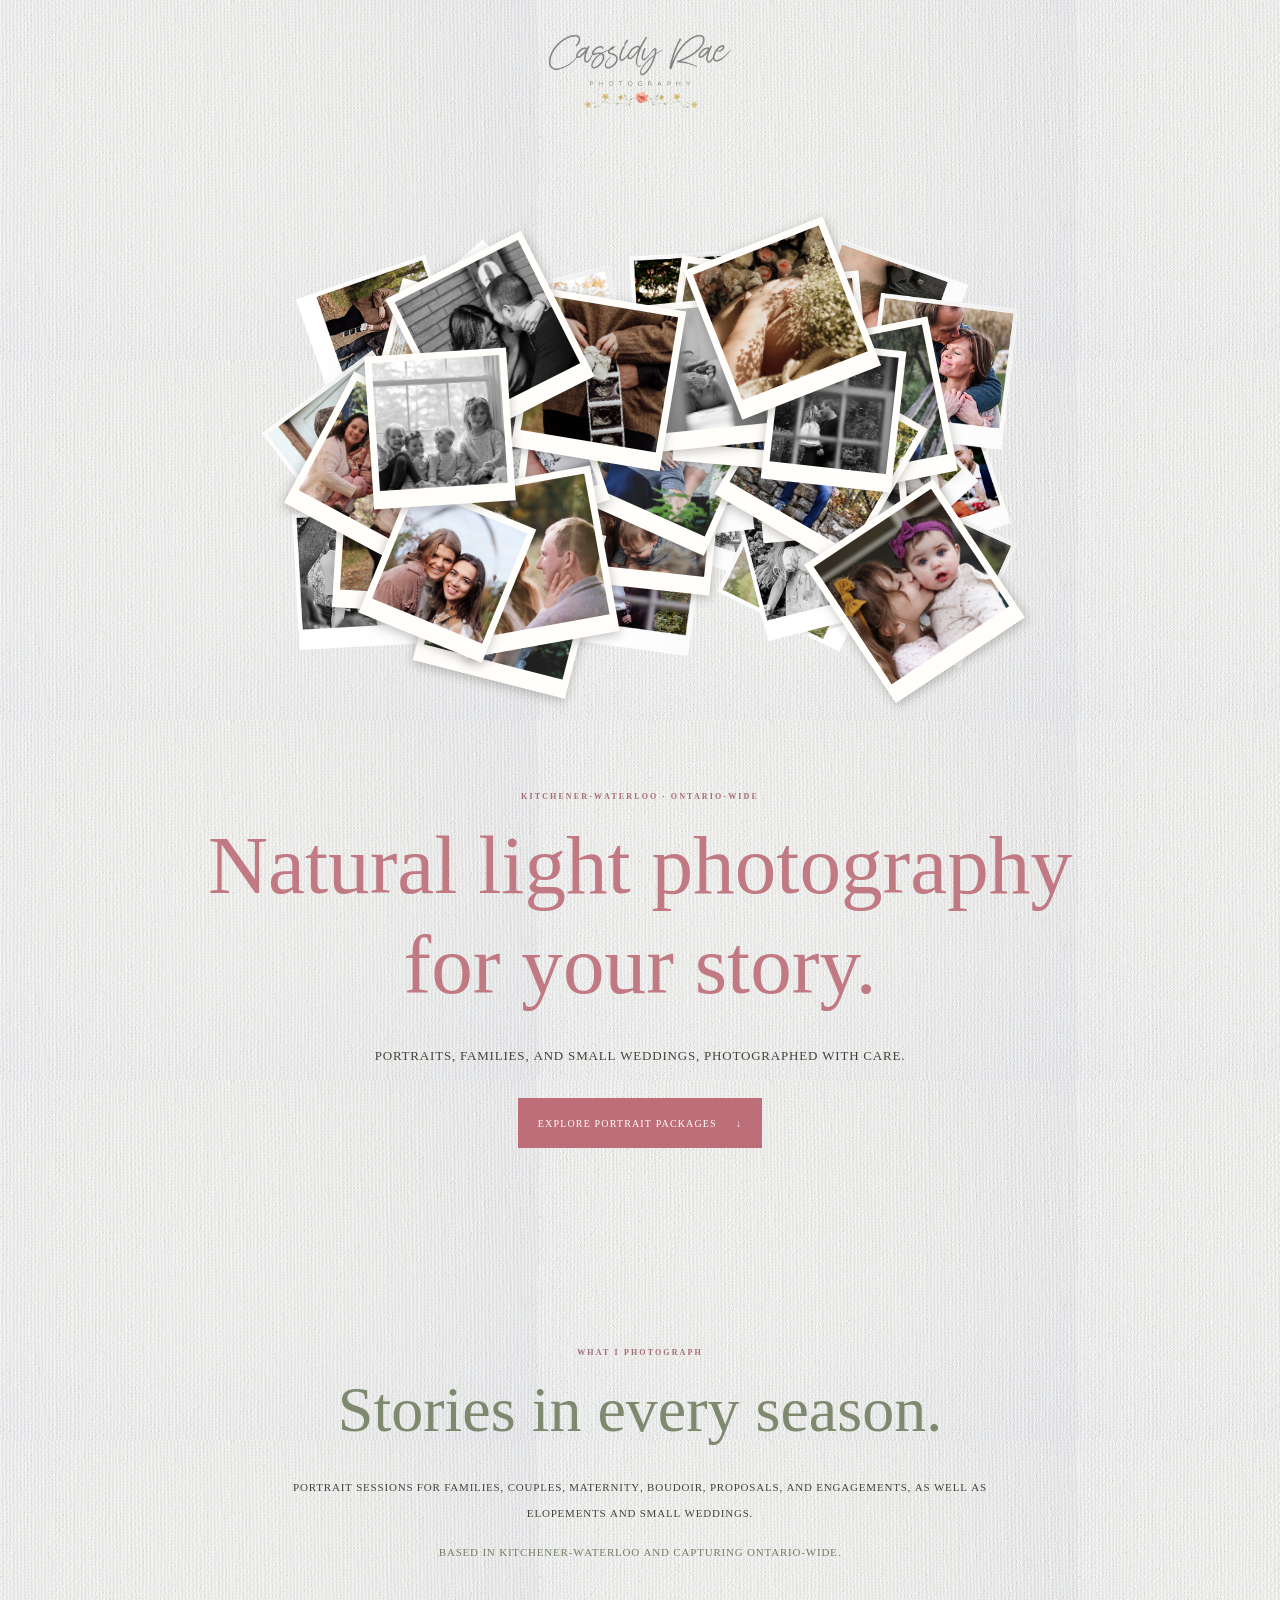
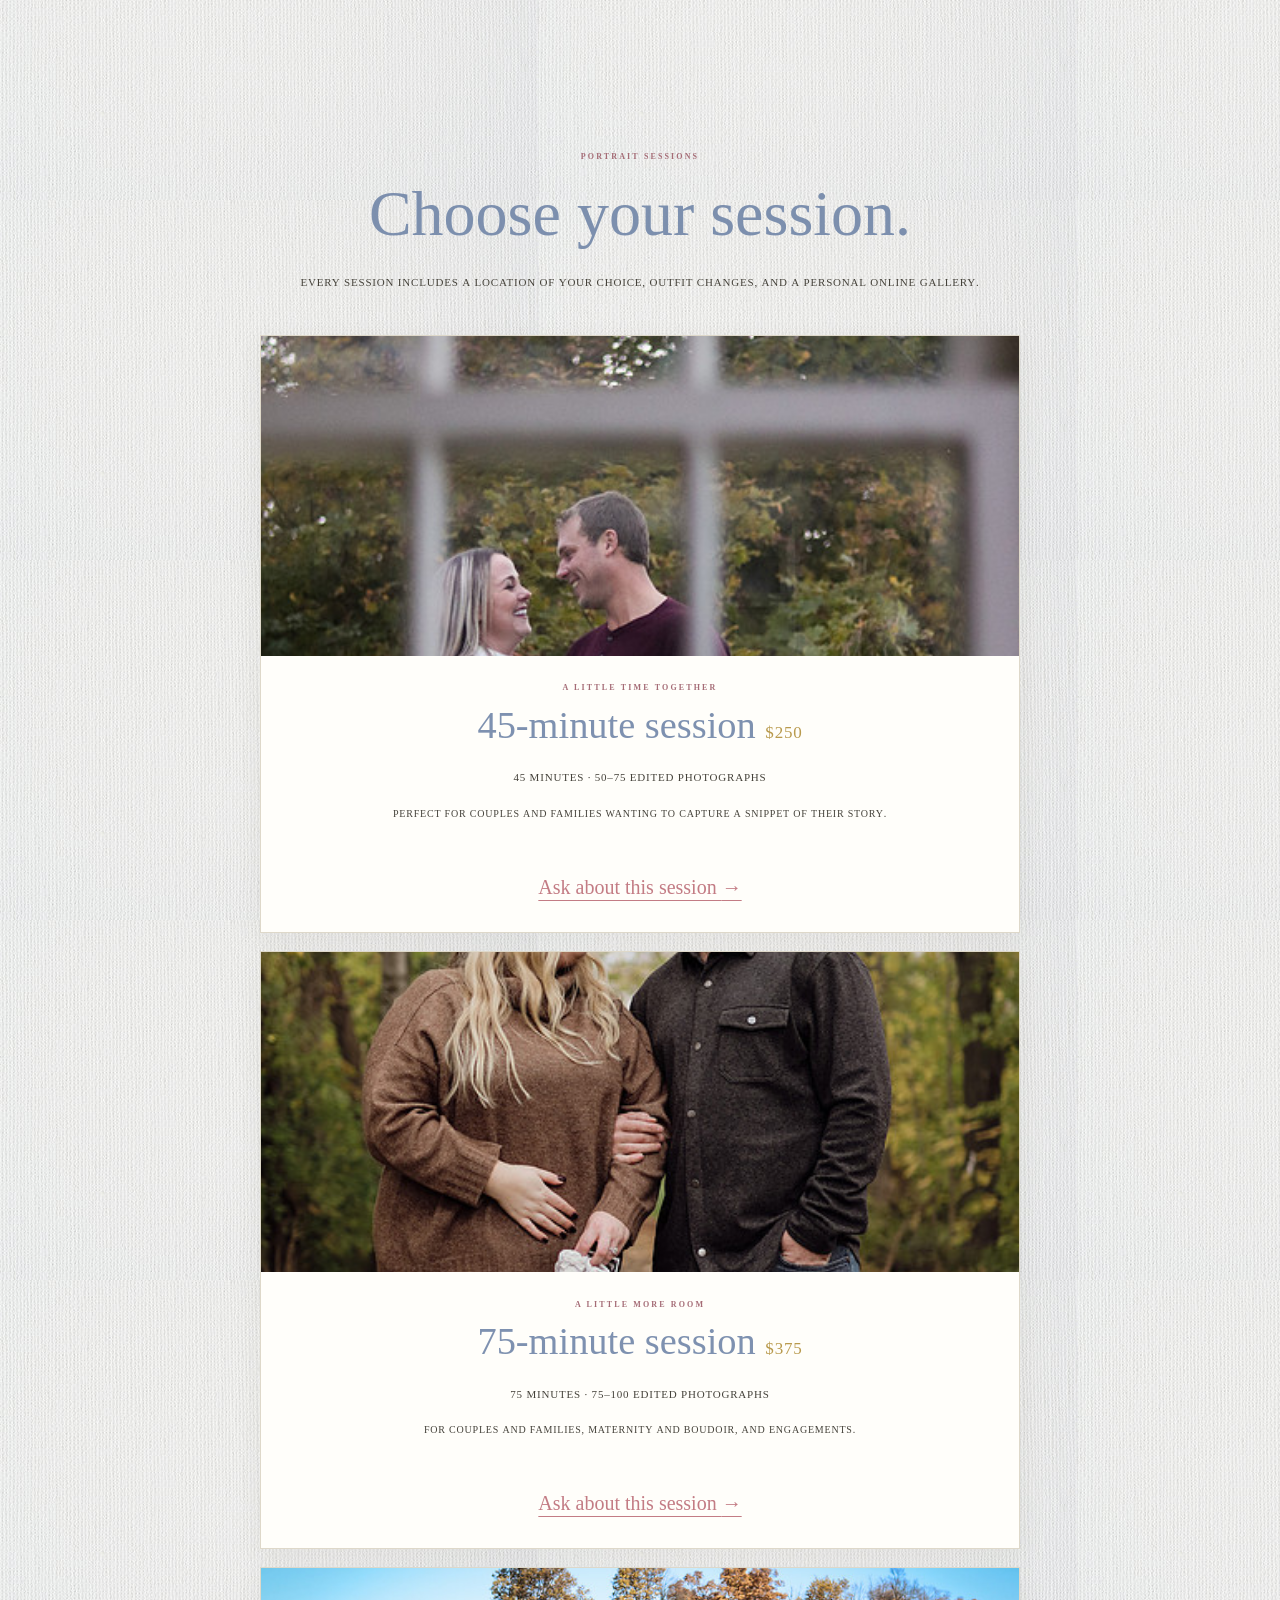
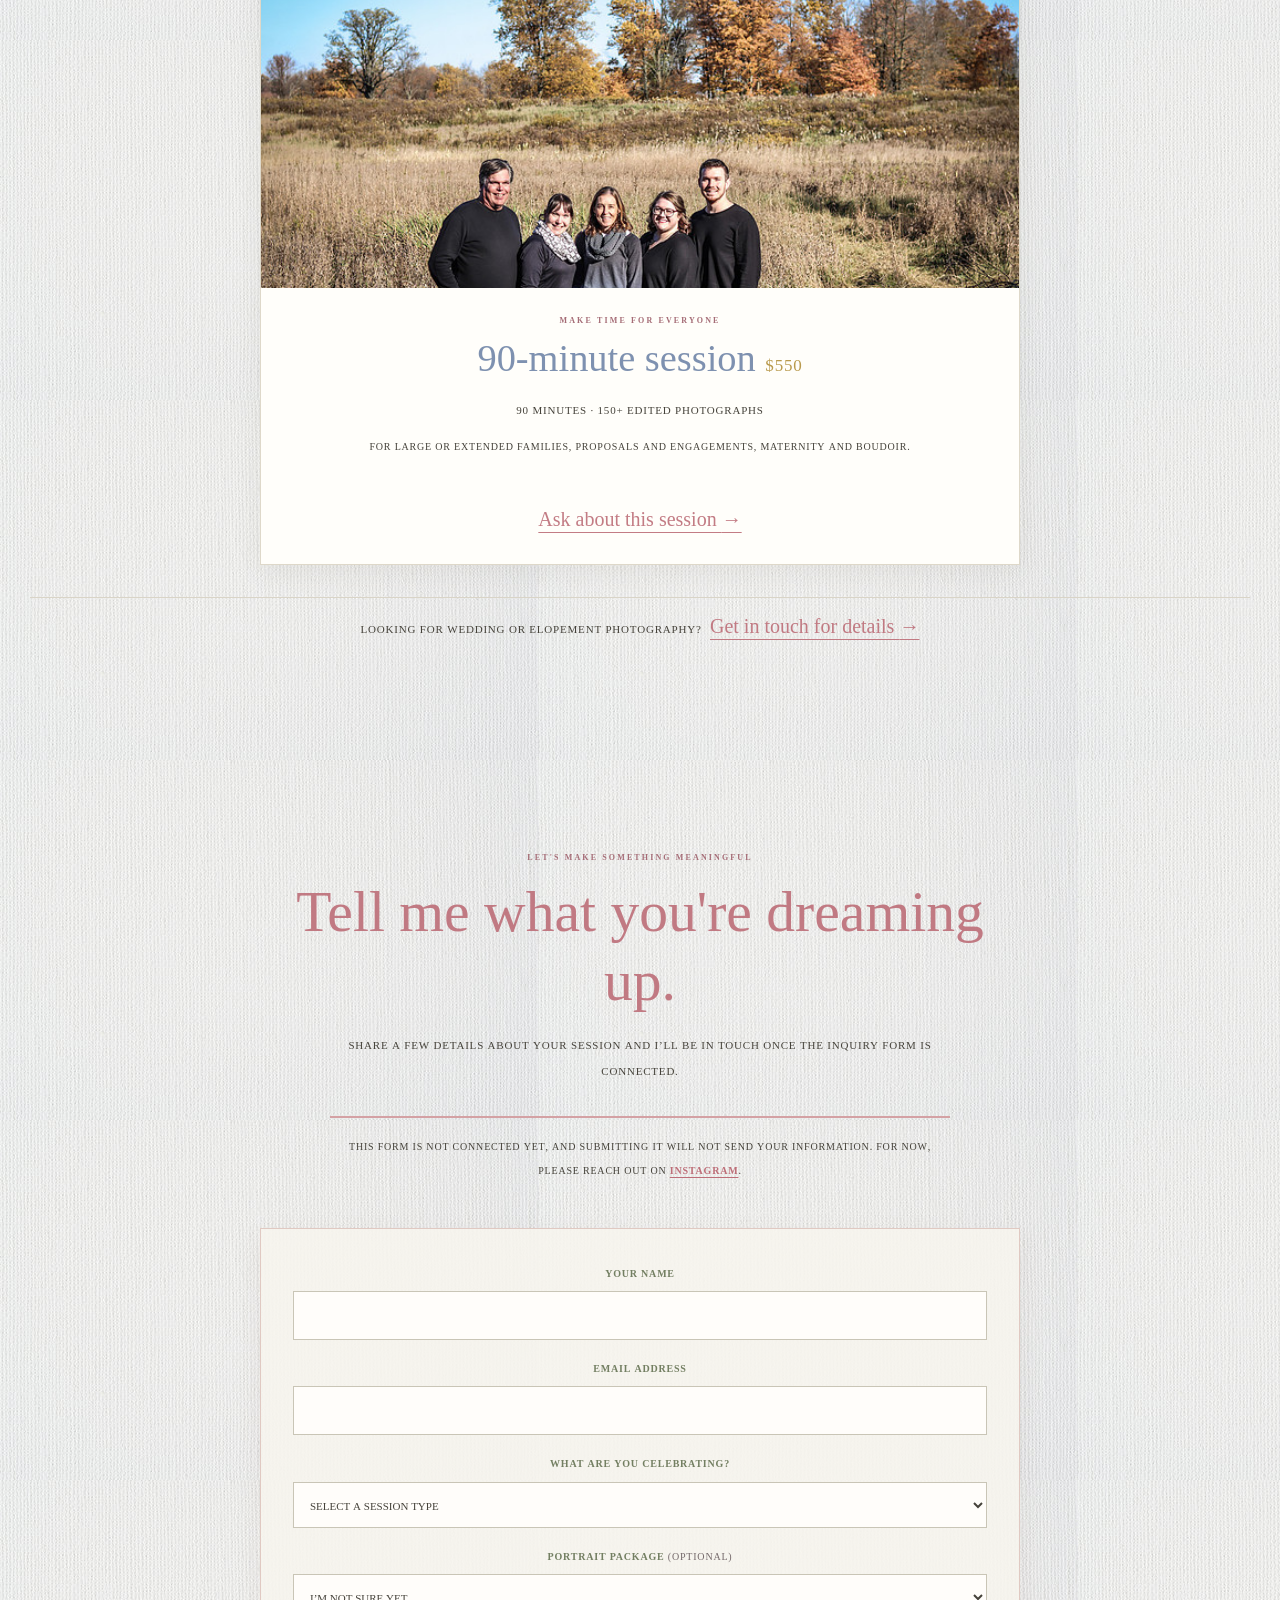
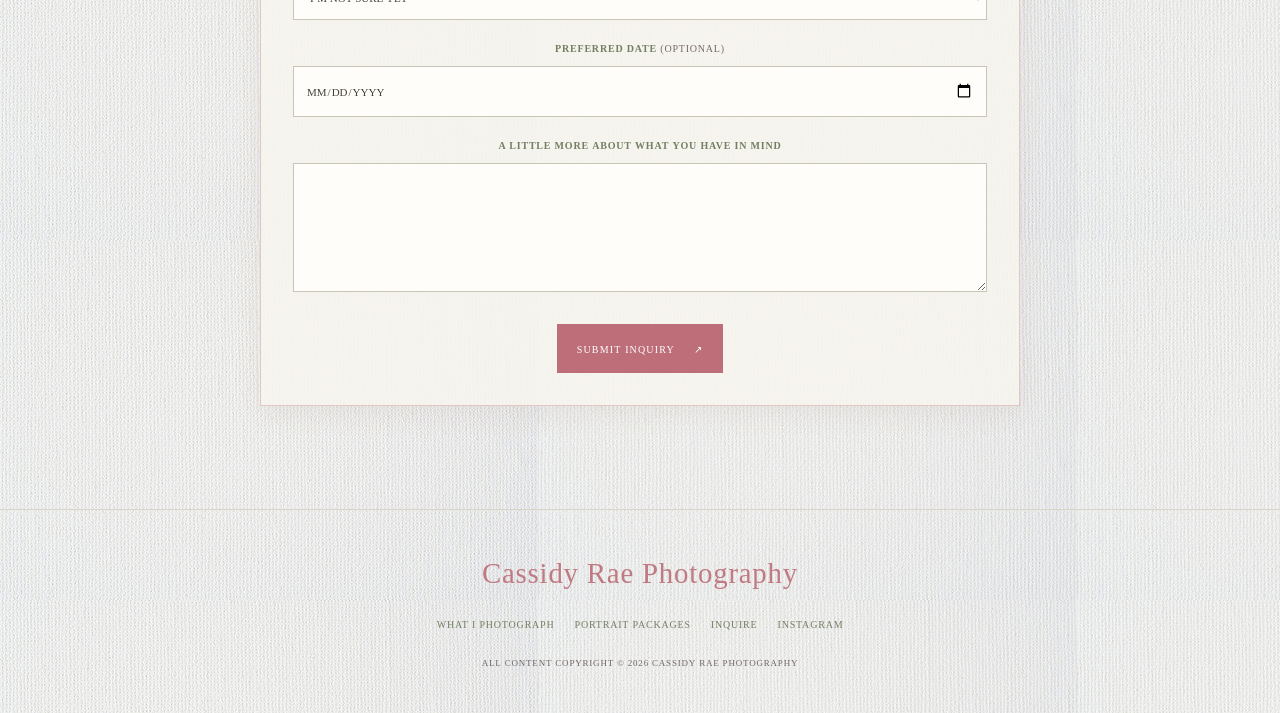
==== index.html @ b407e7dd "init" ====
<!doctype html>
<html lang="en">
  <head>
    <meta charset="utf-8">
    <meta name="viewport" content="width=device-width, initial-scale=1">
    <meta name="theme-color" content="#fbf8f2">
    <meta
      name="description"
      content="Natural light portrait and wedding photography in Kitchener-Waterloo and across Ontario. Explore portrait packages and inquire with Cassidy Rae Photography."
    >
    <title>Cassidy Rae Photography | Natural Light Photography</title>
    <link rel="stylesheet" href="/styles.css?v=brushwork-3">
    <script src="/site.js?v=brushwork-3" defer></script>
  </head>
  <body>
    <a class="skip-link" href="#main">Skip to content</a>

    <header class="site-header" id="home">
      <a class="brand" href="#home" aria-label="Cassidy Rae Photography home">
        <img src="/images/brand/logo.png?v=new-mark-1" width="1536" height="768" alt="Cassidy Rae Photography">
      </a>
    </header>

    <main id="main">
      <section class="hero page-width" aria-labelledby="hero-title">
        <figure class="hero-art">
          <img
            src="/images/brand/website-header-floral.png?v=final-collage-1"
            width="1280"
            height="768"
            alt="A collage of portrait, family, and wedding photographs by Cassidy Rae Photography."
            fetchpriority="high"
          >
          <span class="polaroids" aria-hidden="true"></span>
        </figure>
        <div class="hero-copy">
          <p class="eyebrow">Kitchener-Waterloo · Ontario-wide</p>
          <h1 id="hero-title">Natural light photography for your story.</h1>
          <p>Portraits, families, and small weddings, photographed with care.</p>
          <a class="button-link" href="#packages">Explore portrait packages <span aria-hidden="true">↓</span></a>
        </div>
      </section>

      <section class="services-section" id="services" aria-labelledby="services-title">
        <div class="page-width services-inner">
          <div>
            <p class="eyebrow">What I photograph</p>
            <h2 id="services-title">Stories in every season.</h2>
          </div>
          <div class="services-copy">
            <p>Portrait sessions for families, couples, maternity, boudoir, proposals, and engagements, as well as elopements and small weddings.</p>
            <p>Based in Kitchener-Waterloo and capturing Ontario-wide.</p>
          </div>
        </div>
      </section>

      <section class="packages-section page-width" id="packages" aria-labelledby="packages-title">
        <header class="section-heading">
          <p class="eyebrow">Portrait sessions</p>
          <h2 id="packages-title">Choose your session.</h2>
          <p>Every session includes a location of your choice, outfit changes, and a personal online gallery.</p>
        </header>

        <div class="package-grid">
          <article class="package-card">
            <img
              class="package-image"
              src="/images/gallery/portraits-006.jpg"
              width="457"
              height="685"
              alt="A couple sharing a quiet moment together, seen through a window."
              loading="lazy"
              decoding="async"
            >
            <div class="package-copy">
              <p class="eyebrow">A little time together</p>
              <div class="package-title-row">
                <h3>45-minute session</h3>
                <p class="package-price">$250</p>
              </div>
              <p>45 minutes · 50–75 edited photographs</p>
              <p class="package-fit">Perfect for couples and families wanting to capture a snippet of their story.</p>
              <a class="text-link" href="#contact" data-package-link="45-minute session — $250">Ask about this session <span aria-hidden="true">→</span></a>
            </div>
          </article>

          <article class="package-card">
            <img
              class="package-image"
              src="/images/gallery/portraits-009.jpg"
              width="457"
              height="685"
              alt="Expectant parents outdoors, holding an ultrasound photo."
              loading="lazy"
              decoding="async"
            >
            <div class="package-copy">
              <p class="eyebrow">A little more room</p>
              <div class="package-title-row">
                <h3>75-minute session</h3>
                <p class="package-price">$375</p>
              </div>
              <p>75 minutes · 75–100 edited photographs</p>
              <p class="package-fit">For couples and families, maternity and boudoir, and engagements.</p>
              <a class="text-link" href="#contact" data-package-link="75-minute session — $375">Ask about this session <span aria-hidden="true">→</span></a>
            </div>
          </article>

          <article class="package-card">
            <img
              class="package-image"
              src="/images/gallery/portraits-019.jpg"
              width="685"
              height="457"
              alt="An extended family of five together outdoors."
              loading="lazy"
              decoding="async"
            >
            <div class="package-copy">
              <p class="eyebrow">Make time for everyone</p>
              <div class="package-title-row">
                <h3>90-minute session</h3>
                <p class="package-price">$550</p>
              </div>
              <p>90 minutes · 150+ edited photographs</p>
              <p class="package-fit">For large or extended families, proposals and engagements, maternity and boudoir.</p>
              <a class="text-link" href="#contact" data-package-link="90-minute session — $550">Ask about this session <span aria-hidden="true">→</span></a>
            </div>
          </article>
        </div>

        <p class="wedding-note">Looking for wedding or elopement photography? <a class="text-link" href="#contact">Get in touch for details <span aria-hidden="true">→</span></a></p>
      </section>

      <section class="contact-section" id="contact" aria-labelledby="contact-title">
        <div class="page-width contact-layout">
          <div class="contact-intro">
            <p class="eyebrow">Let's make something meaningful</p>
            <h2 id="contact-title">Tell me what you're dreaming up.</h2>
            <p>Share a few details about your session and I’ll be in touch once the inquiry form is connected.</p>
            <p class="form-notice">This form is not connected yet, and submitting it will not send your information. For now, please reach out on <a href="https://www.instagram.com/_cassidyraephotography/">Instagram</a>.</p>
          </div>

          <form class="inquiry-form" data-inquiry-form>
            <div class="form-field">
              <label for="inquiry-name">Your name</label>
              <input id="inquiry-name" name="name" autocomplete="name" required>
            </div>
            <div class="form-field">
              <label for="inquiry-email">Email address</label>
              <input id="inquiry-email" name="email" type="email" autocomplete="email" required>
            </div>
            <div class="form-field">
              <label for="inquiry-session">What are you celebrating?</label>
              <select id="inquiry-session" name="session" required>
                <option value="" selected disabled>Select a session type</option>
                <option>Family or couples portraits</option>
                <option>Maternity</option>
                <option>Boudoir</option>
                <option>Proposal or engagement</option>
                <option>Elopement or small wedding</option>
                <option>Something else</option>
              </select>
            </div>
            <div class="form-field">
              <label for="inquiry-package">Portrait package <span class="optional">(optional)</span></label>
              <select id="inquiry-package" name="package">
                <option value="">I’m not sure yet</option>
                <option>45-minute session — $250</option>
                <option>75-minute session — $375</option>
                <option>90-minute session — $550</option>
              </select>
            </div>
            <div class="form-field">
              <label for="inquiry-date">Preferred date <span class="optional">(optional)</span></label>
              <input id="inquiry-date" name="date" type="date">
            </div>
            <div class="form-field">
              <label for="inquiry-message">A little more about what you have in mind</label>
              <textarea id="inquiry-message" name="message" rows="4" required></textarea>
            </div>
            <p class="form-status" data-form-status role="status" aria-live="polite"></p>
            <button class="button-link form-submit" type="submit">Submit inquiry <span aria-hidden="true">↗</span></button>
          </form>
        </div>
      </section>
    </main>

    <footer class="site-footer">
      <div class="page-width footer-inner">
        <a class="footer-brand" href="#home">Cassidy Rae Photography</a>
        <nav class="footer-nav" aria-label="Footer navigation">
          <a href="#services">What I photograph</a>
          <a href="#packages">Portrait packages</a>
          <a href="#contact">Inquire</a>
          <a href="https://www.instagram.com/_cassidyraephotography/">Instagram</a>
        </nav>
        <p class="copyright">All content copyright © <span data-current-year>2026</span> Cassidy Rae Photography</p>
      </div>
    </footer>
  </body>
</html>
---- styles.css ----
:root {
  color-scheme: light;
  --paper: #faf9f6;
  --paper-deep: #f2f0eb;
  --ink: #45423a;
  --plum: #8b5362;
  --plum-soft: #a56c76;
  --line: #d9d4c7;
  --rose: #bd6e78;
  --blue: #7186a8;
  --gold: #b99a4d;
  --sage: #737f62;
  --serif: "Baskerville", "Palatino Linotype", "Book Antiqua", Georgia, serif;
  --script: "Snell Roundhand", "Apple Chancery", "URW Chancery L", "Brush Script MT", cursive;
  --page-width: 1220px;
}

* {
  box-sizing: border-box;
}

html {
  scroll-behavior: smooth;
  scroll-padding-top: 1.5rem;
}

body {
  margin: 0;
  background-color: var(--paper);
  background-image:
    linear-gradient(rgb(250 249 246 / 10%), rgb(250 249 246 / 10%)),
    url("/images/brand/linen2.jpg?v=linen-texture-2");
  background-repeat: repeat;
  color: var(--ink);
  font-family: var(--serif);
  font-size: 1rem;
  line-height: 1.65;
  font-variant-caps: all-small-caps;
  letter-spacing: 0.05em;
}

img {
  display: block;
  max-width: 100%;
}

a {
  color: inherit;
}

button,
input,
select,
textarea {
  color: inherit;
  font: inherit;
}

:focus-visible {
  outline: 3px solid #9e6069;
  outline-offset: 4px;
}

.page-width {
  width: min(var(--page-width), calc(100% - 3rem));
  margin-inline: auto;
}

.skip-link {
  position: absolute;
  z-index: 10;
  top: 0.75rem;
  left: 0.75rem;
  padding: 0.65rem 0.9rem;
  transform: translateY(-160%);
  background: var(--ink);
  color: #fff;
}

.skip-link:focus {
  transform: translateY(0);
}

.site-header {
  position: relative;
  display: flex;
  width: min(1370px, calc(100% - 3rem));
  min-height: 132px;
  align-items: center;
  justify-content: center;
  gap: 2rem;
  margin-inline: auto;
  border-bottom: 0;
}

.brand {
  display: block;
  width: 240px;
  flex: 0 0 auto;
}

.brand img {
  width: 100%;
  height: auto;
}

.footer-nav {
  display: flex;
  align-items: center;
  gap: clamp(1.25rem, 3vw, 3rem);
}

.footer-nav a {
  text-decoration: none;
}

h1,
h2,
h3 {
  color: var(--plum);
  font-family: var(--script);
  font-weight: 400;
  line-height: 1.2;
  font-variant-caps: normal;
  letter-spacing: 0;
  opacity: 0.9;
}

.eyebrow {
  margin: 0 0 0.75rem;
  color: var(--plum-soft);
  font-size: 0.74rem;
  font-weight: 600;
  letter-spacing: 0.18em;
  line-height: 1.4;
}

.hero {
  display: grid;
  gap: clamp(1.5rem, 3vw, 2.5rem);
  padding-block: clamp(1rem, 2vw, 2rem) clamp(4rem, 9vw, 8rem);
}

.hero-copy {
  max-width: 900px;
  margin-inline: auto;
  text-align: center;
}

.hero-copy h1 {
  max-width: 900px;
  margin: 0 auto;
  font-size: clamp(3.2rem, 6.5vw, 5.6rem);
  color: var(--rose);
}

.hero-copy > p:not(.eyebrow) {
  margin: 1.4rem 0 1.8rem;
  color: var(--ink);
  font-size: clamp(1rem, 1.7vw, 1.2rem);
}

.button-link {
  display: inline-flex;
  min-height: 48px;
  align-items: center;
  justify-content: center;
  gap: 1.2rem;
  padding: 0.75rem 1.15rem;
  border: 1px solid var(--rose);
  background: var(--rose);
  color: #fff;
  font-family: var(--serif);
  font-size: 0.9rem;
  font-variant-caps: all-small-caps;
  letter-spacing: 0.08em;
  text-decoration: none;
  transition: background-color 160ms ease, color 160ms ease;
}

.button-link:hover {
  background: transparent;
  color: var(--rose);
}

.hero-art {
  position: relative;
  width: min(100%, 900px);
  min-width: 0;
  margin: 0 auto;
  --hero-art-inset: clamp(1.5rem, 5vw, 4.5rem);
  --polaroid-bleed: clamp(2.5rem, 7vw, 5rem);
  padding: var(--hero-art-inset);
}

.hero-art img {
  width: 100%;
  height: auto;
  object-fit: contain;
}

.polaroids {
  position: absolute;
  z-index: 1;
  inset: calc(var(--hero-art-inset) - var(--polaroid-bleed));
  overflow: hidden;
  visibility: hidden;
  pointer-events: none;
}

.polaroid {
  position: absolute;
  z-index: var(--stack-order);
  top: var(--top);
  left: var(--left);
  display: block;
  width: clamp(3.25rem, var(--width), 11rem);
  padding: clamp(3px, 0.7vw, 7px);
  padding-bottom: clamp(12px, 1.45vw, 18px);
  background: #fffefa;
  box-shadow: 0 3px 10px rgb(48 40 42 / 28%);
  transform: translate3d(var(--start-x), var(--start-y), 0) rotate(var(--start-rotation));
}

.polaroid img {
  width: 100%;
  aspect-ratio: 1;
  object-fit: cover;
}

.hero-art.is-visible .polaroids,
.hero-art.is-static .polaroids {
  visibility: visible;
}

.hero-art.is-visible .polaroid {
  animation: polaroid-glide var(--drop-duration) cubic-bezier(0.22, 0.68, 0.28, 1) var(--drop-delay) both;
}

.hero-art.is-static .polaroid {
  opacity: 1;
  transform: rotate(var(--rotation));
}

@keyframes polaroid-glide {
  0% {
    transform: translate3d(var(--start-x), var(--start-y), 0) rotate(var(--start-rotation));
  }

  100% {
    transform: translate3d(0, 0, 0) rotate(var(--rotation));
  }
}

.services-section {
  position: relative;
  background: transparent;
}

.services-inner {
  display: grid;
  justify-items: center;
  gap: 1.5rem;
  padding-block: clamp(3rem, 7vw, 5rem);
  text-align: center;
}

.services-inner h2,
.section-heading h2,
.contact-intro h2 {
  max-width: 720px;
  margin: 0 auto;
  font-size: clamp(2.8rem, 5vw, 4.2rem);
}

.services-inner h2 { color: var(--sage); }
.section-heading h2 { color: var(--blue); }
.contact-intro h2 { color: var(--rose); }

.services-copy {
  max-width: 760px;
  color: var(--ink);
}

.services-copy p {
  margin: 0;
}

.services-copy p + p {
  margin-top: 0.8rem;
  color: var(--sage);
}

.packages-section {
  position: relative;
  padding-block: clamp(4rem, 8vw, 7rem);
  scroll-margin-top: 1rem;
}

.section-heading {
  max-width: 760px;
  margin: 0 auto 2.5rem;
  text-align: center;
}

.section-heading > p:last-child {
  margin: 1rem 0 0;
  color: var(--ink);
}

.package-grid {
  display: grid;
  grid-template-columns: minmax(0, 760px);
  justify-content: center;
  align-items: stretch;
  gap: 1.15rem;
}

.package-card {
  min-width: 0;
  overflow: hidden;
  border: 1px solid #ded8c9;
  background: #fffefa;
  box-shadow: 0 8px 24px rgb(93 83 63 / 8%);
}

.package-image {
  width: 100%;
  height: 320px;
  object-fit: cover;
  object-position: center 40%;
}

.package-copy {
  padding: 1.4rem clamp(1rem, 2vw, 1.5rem) 1.75rem;
  text-align: center;
}

.package-copy .eyebrow {
  margin-bottom: 0.45rem;
}

.package-title-row {
  display: flex;
  align-items: baseline;
  justify-content: center;
  flex-wrap: wrap;
  gap: 0.6rem;
}

.package-title-row h3 {
  margin: 0;
  color: var(--blue);
  font-size: clamp(2rem, 3vw, 2.7rem);
}

.package-price {
  margin: 0;
  color: var(--gold);
  font-family: var(--serif);
  font-size: 1.5rem;
  white-space: nowrap;
}

.package-copy > p:not(.eyebrow) {
  margin: 0.8rem 0 0;
  color: var(--ink);
}

.package-copy .package-fit {
  min-height: 4.8em;
  margin-top: 0.65rem !important;
  font-size: 0.92rem;
}

.text-link {
  color: var(--rose);
  font-family: var(--script);
  font-size: 1.25rem;
  font-variant-caps: normal;
  letter-spacing: 0;
  opacity: 0.9;
  text-decoration-thickness: 1px;
  text-underline-offset: 0.3em;
}

.wedding-note {
  margin: 2rem 0 0;
  padding-top: 0.75rem;
  border-top: 1px solid var(--line);
  color: var(--ink);
  text-align: center;
}

.wedding-note a {
  margin-left: 0.3rem;
}

.contact-section {
  position: relative;
  background: transparent;
  scroll-margin-top: 0;
}

.contact-layout {
  display: grid;
  grid-template-columns: minmax(0, 760px);
  justify-content: center;
  gap: 2rem;
  padding-block: clamp(4rem, 8vw, 7rem);
}

.contact-intro {
  text-align: center;
}

.contact-intro h2 {
  font-size: clamp(2.3rem, 4.5vw, 3.8rem);
}

.contact-intro > p:not(.eyebrow) {
  max-width: 620px;
  margin-inline: auto;
  color: var(--ink);
}

.contact-intro .form-notice {
  max-width: 620px;
  margin-top: 2rem;
  margin-inline: auto;
  padding-top: 1rem;
  border-top: 2px solid #d4a1a4;
  font-size: 0.9rem;
}

.form-notice a {
  color: var(--rose);
  font-weight: 650;
  text-underline-offset: 0.2em;
}

.inquiry-form {
  display: grid;
  gap: 1rem;
  padding: clamp(1.25rem, 3vw, 2rem);
  border: 1px solid #e0c9c2;
  background: rgb(248 245 238 / 88%);
  box-shadow: 0 8px 24px rgb(130 91 81 / 8%);
}

.form-field {
  display: grid;
  gap: 0.4rem;
}

.form-field label {
  color: var(--sage);
  font-size: 0.9rem;
  font-weight: 600;
  text-align: center;
}

.optional {
  color: #74696a;
  font-weight: 400;
}

.form-field input,
.form-field select,
.form-field textarea {
  width: 100%;
  min-height: 46px;
  padding: 0.65rem 0.75rem;
  border: 1px solid #c9c5b6;
  border-radius: 0;
  background: #fffdfa;
}

.form-field textarea {
  min-height: 120px;
  resize: vertical;
}

.form-status {
  margin: 0;
  color: var(--rose);
  font-size: 0.9rem;
}

.form-submit {
  justify-self: center;
  cursor: pointer;
}

.site-footer {
  padding-block: 2.5rem;
  background: transparent;
  border-top: 1px solid var(--line);
}

.footer-inner {
  display: grid;
  justify-items: center;
  gap: 1rem;
  text-align: center;
}

.footer-brand {
  color: var(--rose);
  font-family: var(--script);
  font-size: 1.8rem;
  font-variant-caps: normal;
  opacity: 0.9;
  text-decoration: none;
}

.footer-nav {
  flex-wrap: wrap;
  justify-content: center;
  gap: 0.6rem 1.25rem;
  font-size: 0.85rem;
}

.footer-nav a {
  color: var(--sage);
}

.copyright {
  margin: 0;
  color: #716768;
  font-size: 0.8rem;
}

@media (max-width: 650px) {
  .page-width,
  .site-header {
    width: min(100% - 2rem, var(--page-width));
  }

  .site-header {
    min-height: 88px;
  }

  .brand {
    width: 180px;
  }

  .hero {
    gap: 1.5rem;
    padding-top: 1.5rem;
  }

  .package-image {
    height: 280px;
  }

  .package-copy .package-fit {
    min-height: 0;
  }

  .wedding-note a {
    display: inline-block;
    margin: 0.35rem 0 0;
  }

}

@media (max-width: 380px) {
  .brand {
    width: 156px;
  }

  .hero-copy h1 {
    font-size: clamp(2.5rem, 11vw, 3rem);
  }
}

@media (prefers-reduced-motion: reduce) {
  *,
  *::before,
  *::after {
    scroll-behavior: auto !important;
    transition-duration: 0.01ms !important;
  }

  .polaroid {
    opacity: 1;
    transform: rotate(var(--rotation));
  }

}
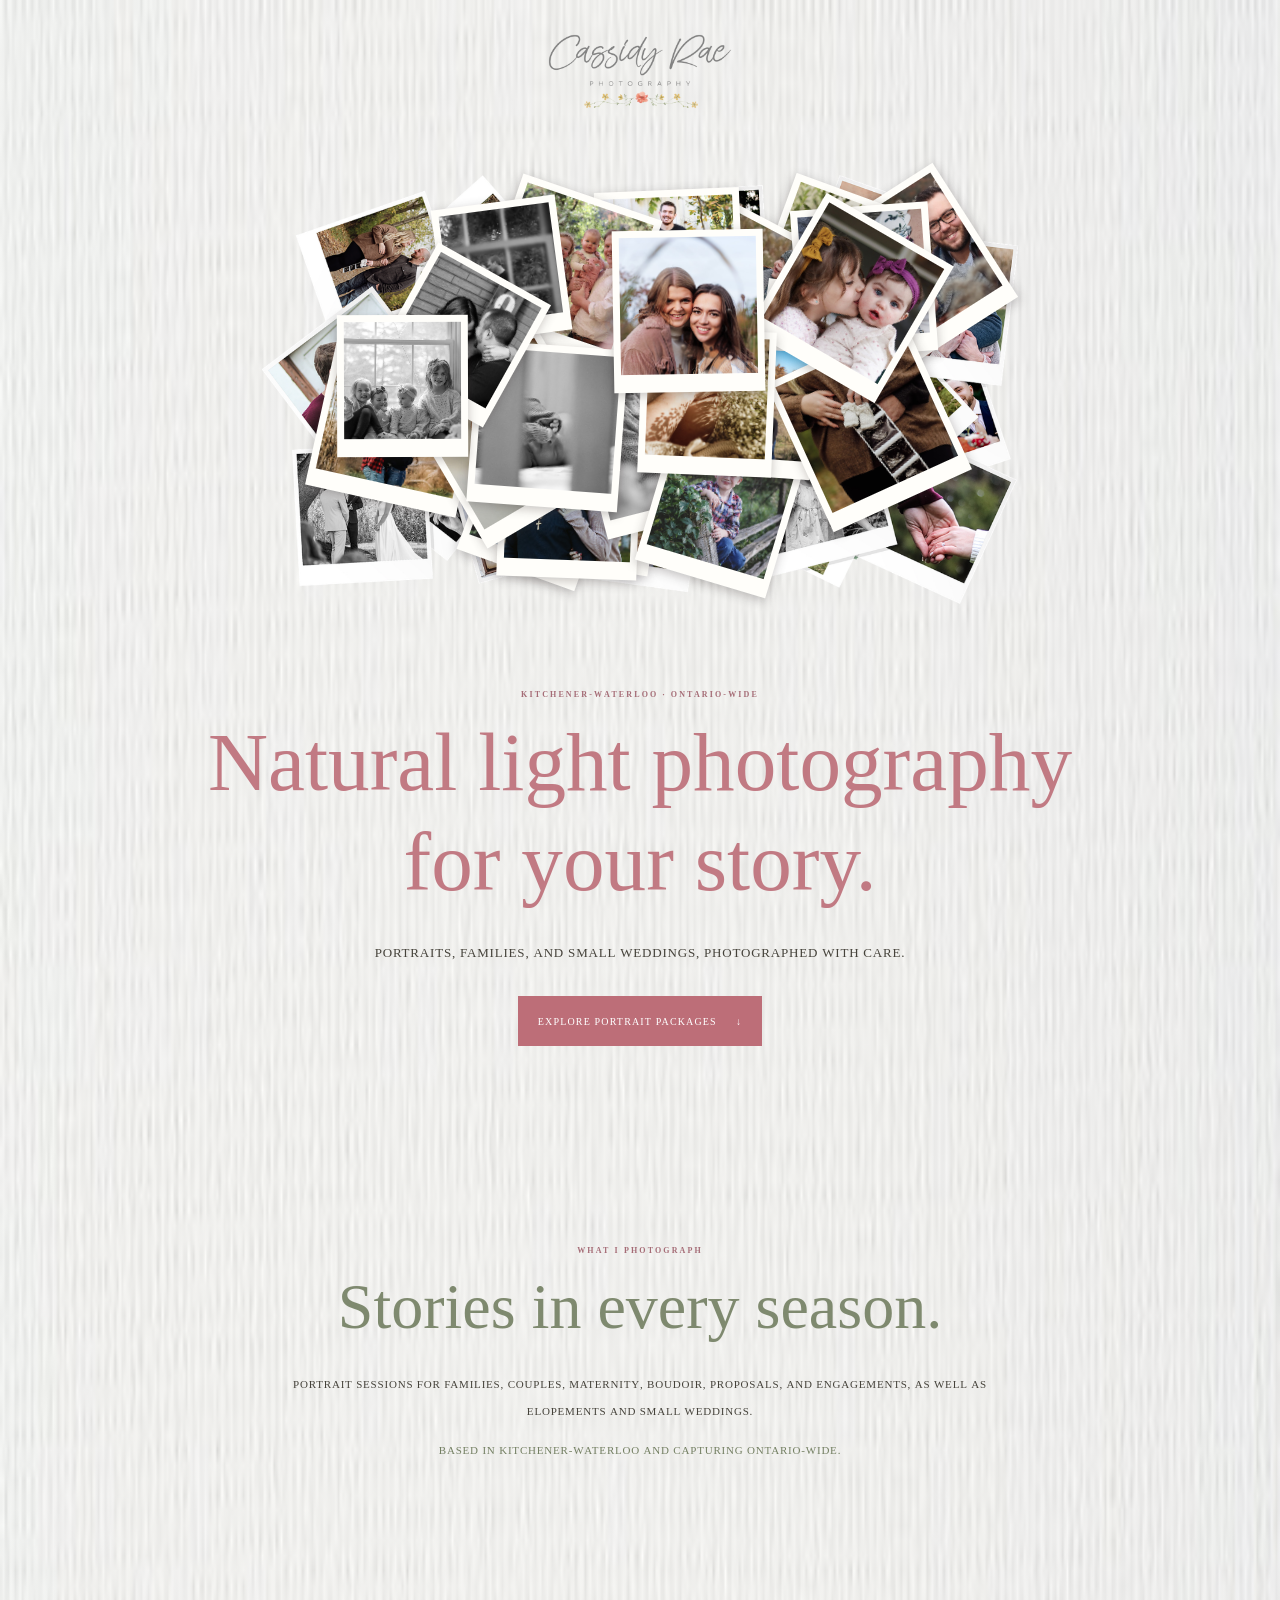
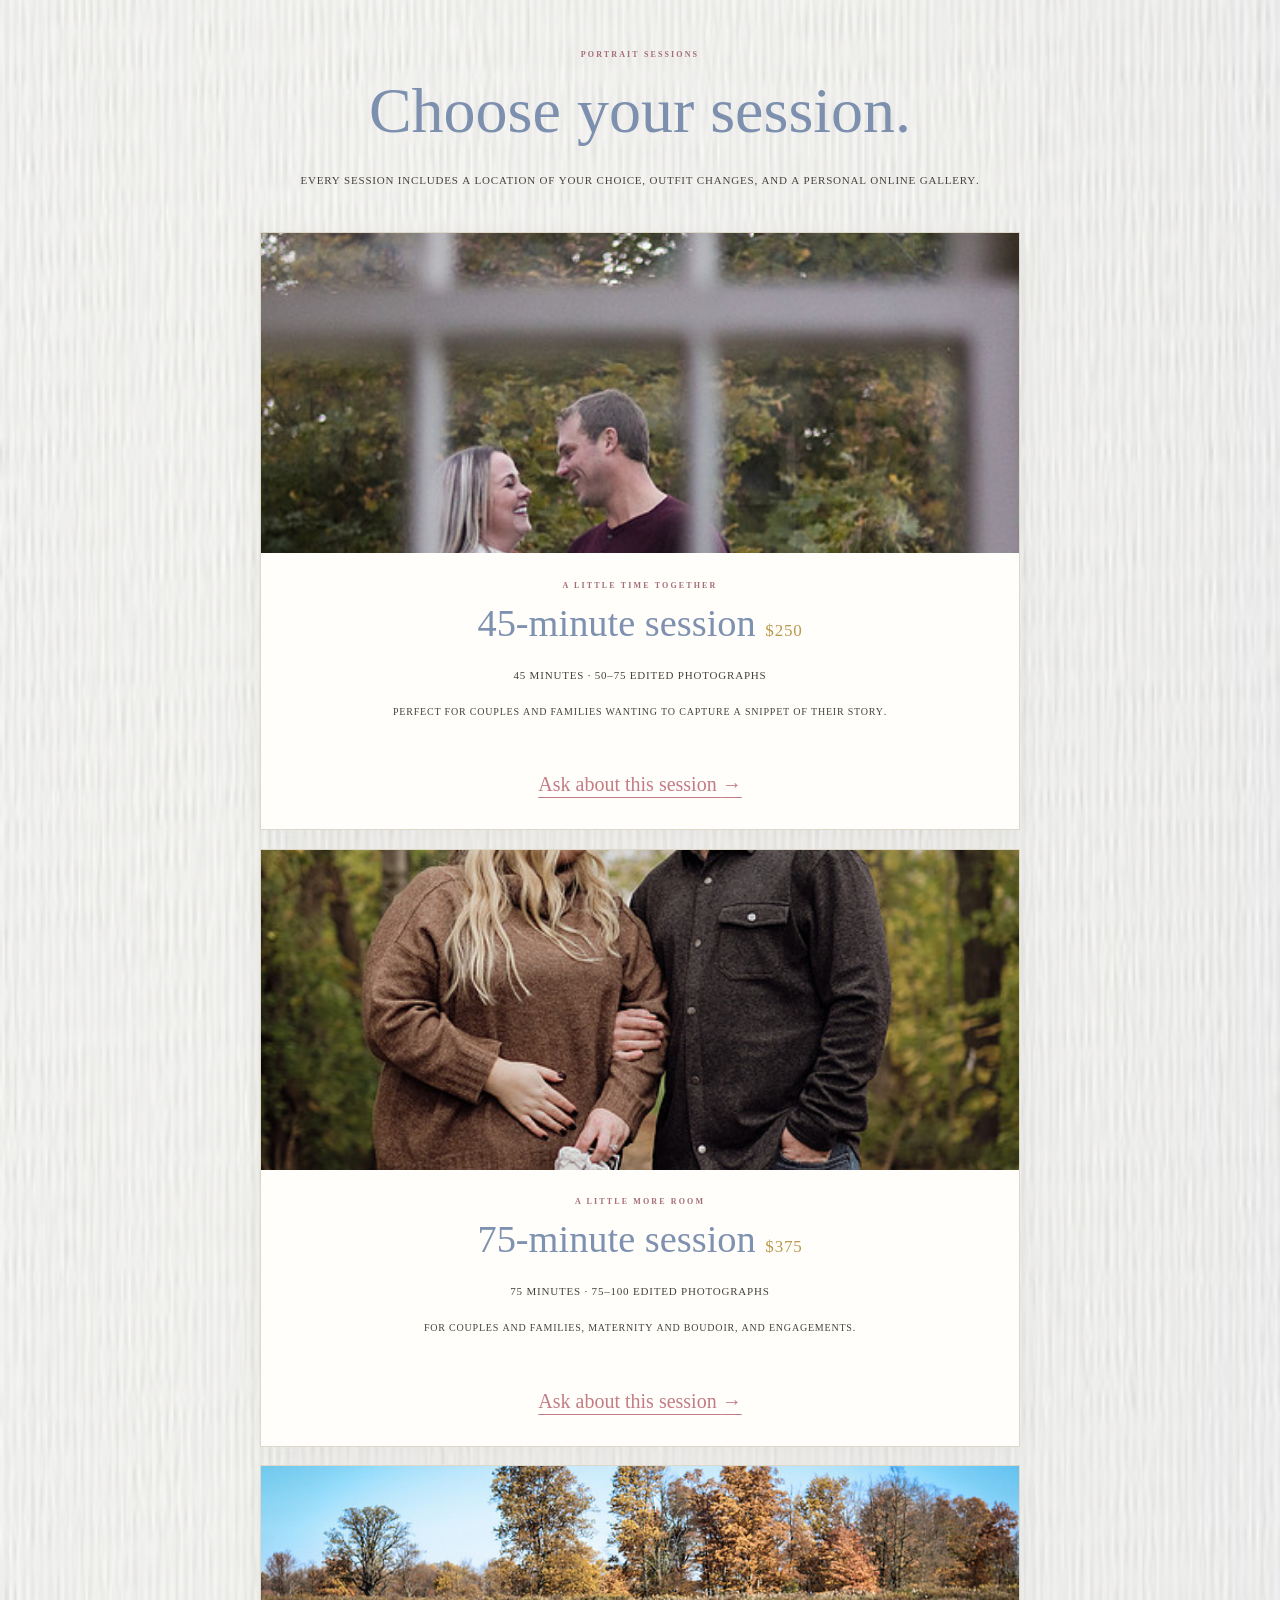
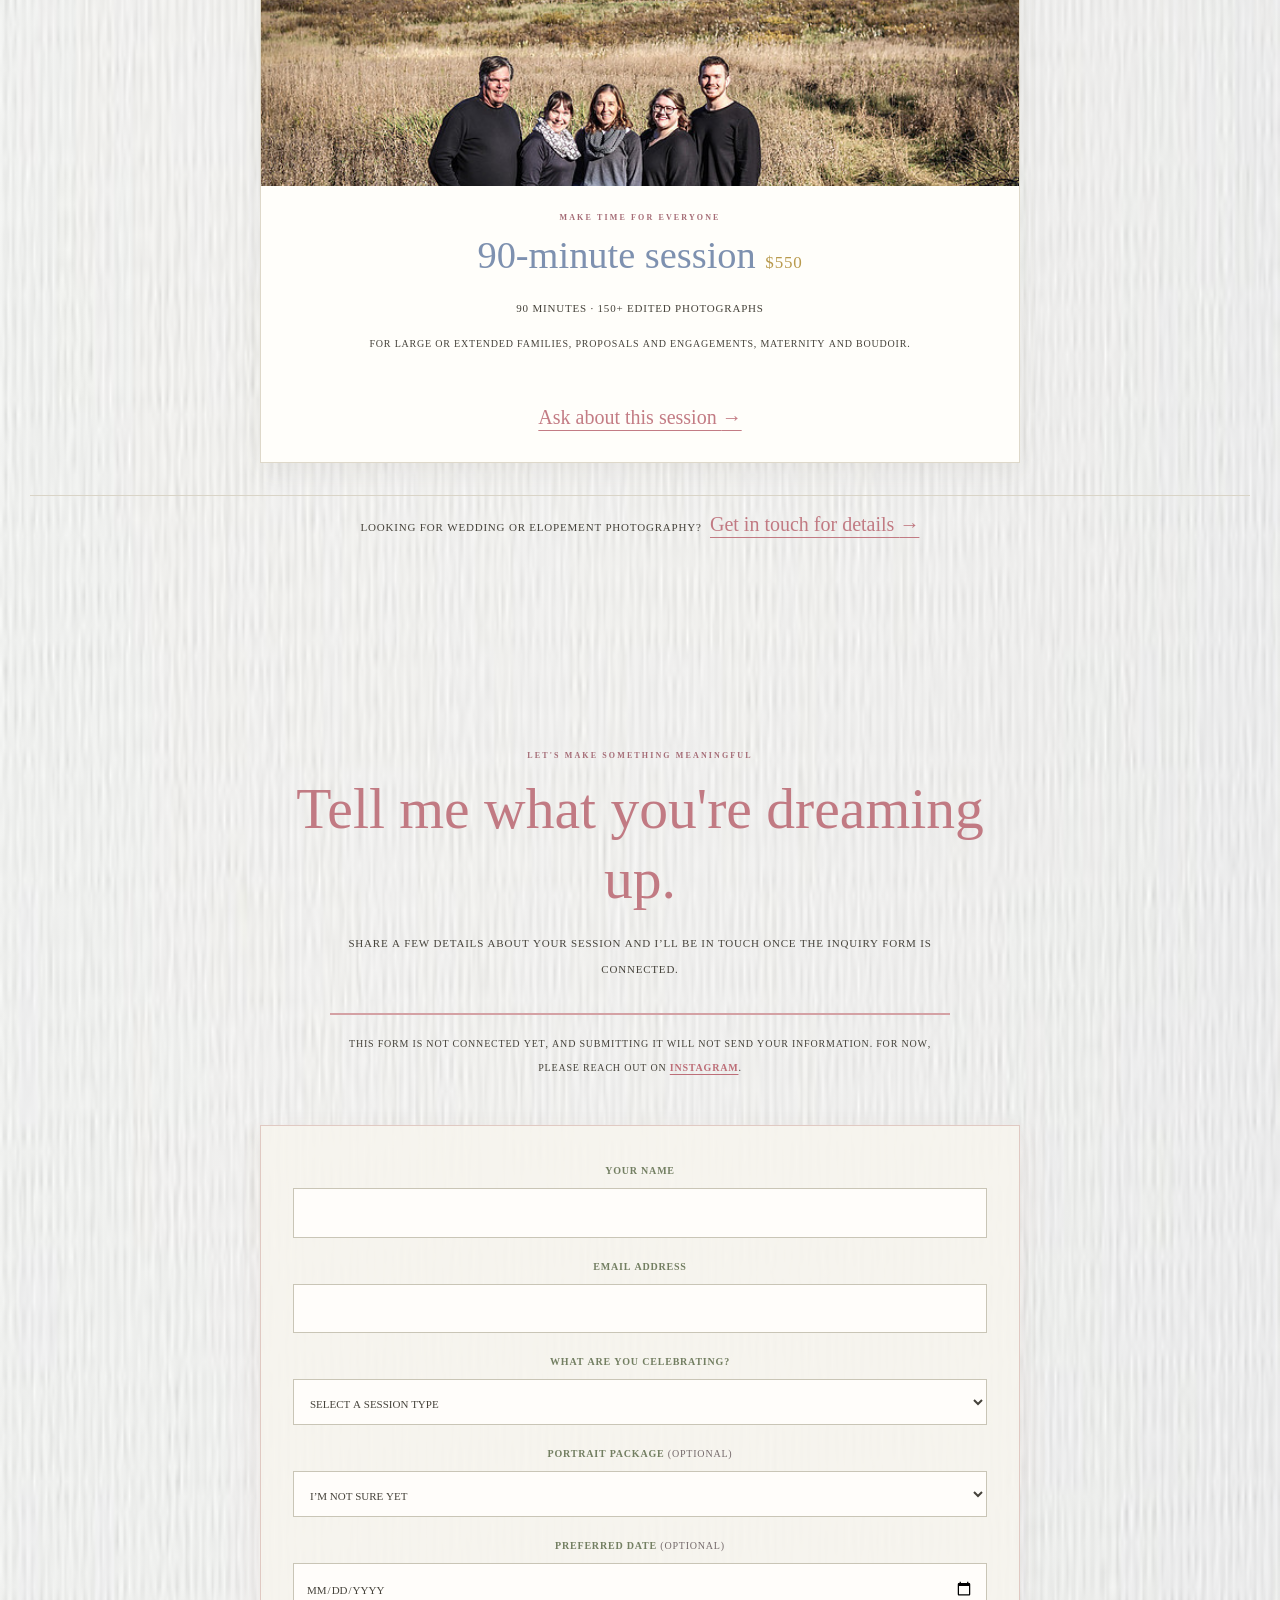
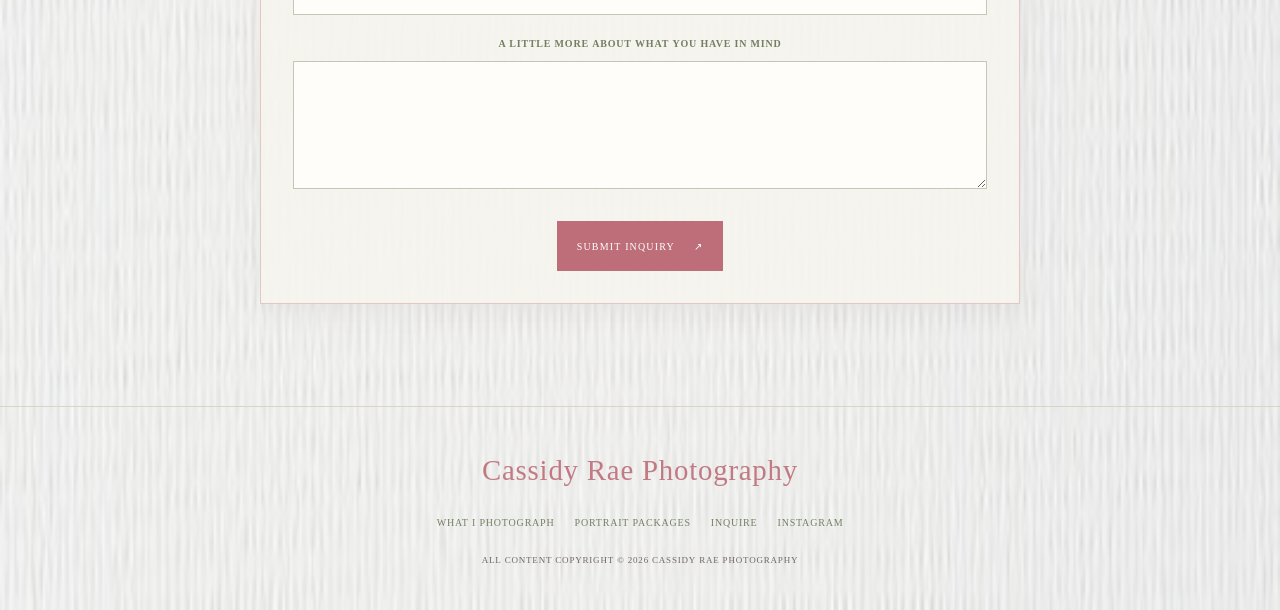
==== commit 6a57c89a: "better falling" ====
--- a/index.html
+++ b/index.html
@@ -10,7 +10,7 @@
     >
     <title>Cassidy Rae Photography | Natural Light Photography</title>
     <link rel="stylesheet" href="/styles.css?v=brushwork-3">
-    <script src="/site.js?v=brushwork-3" defer></script>
+    <script src="/site.js?v=random-entry-4" defer></script>
   </head>
   <body>
     <a class="skip-link" href="#main">Skip to content</a>
--- a/styles.css
+++ b/styles.css
@@ -28,9 +28,10 @@
   margin: 0;
   background-color: var(--paper);
   background-image:
-    linear-gradient(rgb(250 249 246 / 10%), rgb(250 249 246 / 10%)),
+    linear-gradient(rgb(250 249 246 / 35%), rgb(250 249 246 / 35%)),
     url("/images/brand/linen2.jpg?v=linen-texture-2");
-  background-repeat: repeat;
+  background-repeat: no-repeat;
+  background-size: 100% 100%;
   color: var(--ink);
   font-family: var(--serif);
   font-size: 1rem;
@@ -138,7 +139,7 @@
 .hero {
   display: grid;
   gap: clamp(1.5rem, 3vw, 2.5rem);
-  padding-block: clamp(1rem, 2vw, 2rem) clamp(4rem, 9vw, 8rem);
+  padding-block: 0 clamp(4rem, 9vw, 8rem);
 }
 
 .hero-copy {
@@ -189,8 +190,9 @@
   min-width: 0;
   margin: 0 auto;
   --hero-art-inset: clamp(1.5rem, 5vw, 4.5rem);
+  --hero-art-inset-top: clamp(1rem, 2vw, 2rem);
   --polaroid-bleed: clamp(2.5rem, 7vw, 5rem);
-  padding: var(--hero-art-inset);
+  padding: var(--hero-art-inset-top) var(--hero-art-inset);
 }
 
 .hero-art img {
@@ -203,7 +205,7 @@
   position: absolute;
   z-index: 1;
   inset: calc(var(--hero-art-inset) - var(--polaroid-bleed));
-  overflow: hidden;
+  overflow: visible;
   visibility: hidden;
   pointer-events: none;
 }
@@ -218,7 +220,8 @@
   padding: clamp(3px, 0.7vw, 7px);
   padding-bottom: clamp(12px, 1.45vw, 18px);
   background: #fffefa;
-  box-shadow: 0 3px 10px rgb(48 40 42 / 28%);
+  box-shadow: 0 3px 10px rgb(48 40 42 / 0%);
+  transition: box-shadow 180ms ease-out;
   transform: translate3d(var(--start-x), var(--start-y), 0) rotate(var(--start-rotation));
 }
 
@@ -239,16 +242,27 @@
 
 .hero-art.is-static .polaroid {
   opacity: 1;
+  box-shadow: 0 3px 10px rgb(48 40 42 / 28%);
   transform: rotate(var(--rotation));
+}
+
+.polaroid.is-landed {
+  box-shadow: 0 3px 10px rgb(48 40 42 / 28%);
 }
 
 @keyframes polaroid-glide {
   0% {
-    transform: translate3d(var(--start-x), var(--start-y), 0) rotate(var(--start-rotation));
+    opacity: 0;
+    transform: translate3d(var(--start-x), var(--start-y), 0) rotate(var(--start-rotation)) scale(1.55);
+  }
+
+  14% {
+    opacity: 1;
   }
 
   100% {
-    transform: translate3d(0, 0, 0) rotate(var(--rotation));
+    opacity: 1;
+    transform: translate3d(0, 0, 0) rotate(var(--rotation)) scale(1);
   }
 }
 
@@ -547,7 +561,7 @@
 
   .hero {
     gap: 1.5rem;
-    padding-top: 1.5rem;
+    padding-top: 0;
   }
 
   .package-image {
@@ -585,6 +599,7 @@
 
   .polaroid {
     opacity: 1;
+    box-shadow: 0 3px 10px rgb(48 40 42 / 28%);
     transform: rotate(var(--rotation));
   }
 
